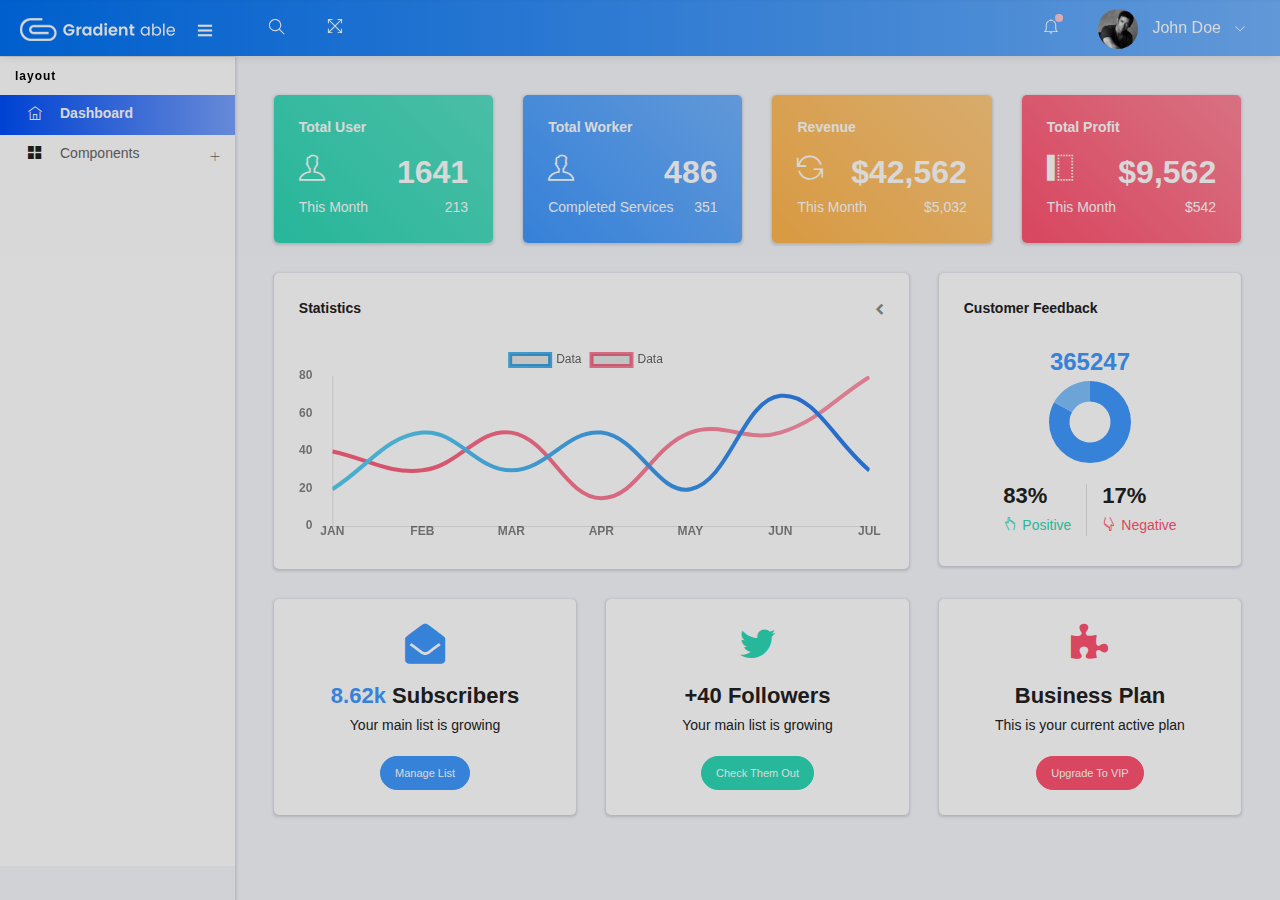
==== admin/index.html @ 2de12e14 "add admin panel" ====
<!DOCTYPE html>
<html lang="en">

<head>
    <title>Manpower BD Admin Panel </title>
    <!-- HTML5 Shim and Respond.js IE9 support of HTML5 elements and media queries -->
    <!-- WARNING: Respond.js doesn't work if you view the page via file:// -->
    <!--[if lt IE 9]>
      <script src="https://oss.maxcdn.com/libs/html5shiv/3.7.0/html5shiv.js"></script>
      <script src="https://oss.maxcdn.com/libs/respond.js/1.4.2/respond.min.js"></script>
      <![endif]-->
      <!-- Meta -->
      <meta charset="utf-8">
      <meta name="viewport" content="width=device-width, initial-scale=1.0, user-scalable=0, minimal-ui">
      <meta http-equiv="X-UA-Compatible" content="IE=edge" />
      <meta name="description" content="Gradient Able Bootstrap admin template made using Bootstrap 4. The starter version of Gradient Able is completely free for personal project." />
      <meta name="keywords" content="free dashboard template, free admin, free bootstrap template, bootstrap admin template, admin theme, admin dashboard, dashboard template, admin template, responsive" />
      <meta name="author" content="codedthemes">
      <!-- Favicon icon -->
      <link rel="icon" href="assets/images/favicon.png" type="image/png">
      <!-- Google font-->
      <link href="https://fonts.googleapis.com/css?family=Open+Sans:400,600" rel="stylesheet">
      <!-- Required Fremwork -->
      <link rel="stylesheet" type="text/css" href="assets/css/bootstrap/css/bootstrap.min.css">
      <!-- themify-icons line icon -->
      <link rel="stylesheet" type="text/css" href="assets/icon/themify-icons/themify-icons.css">
	  <link rel="stylesheet" type="text/css" href="assets/icon/font-awesome/css/font-awesome.min.css">
      <!-- ico font -->
      <link rel="stylesheet" type="text/css" href="assets/icon/icofont/css/icofont.css">
      <!-- Style.css -->
      <link rel="stylesheet" type="text/css" href="assets/css/style.css">
      <link rel="stylesheet" type="text/css" href="assets/css/jquery.mCustomScrollbar.css">
  </head>

  <body>
  <body>
	  <div class="fixed-button">
		<a href="https://codedthemes.com/item/gradient-able-admin-template" target="_blank" class="btn btn-md btn-primary">
			<i class="fa fa-shopping-cart" aria-hidden="true"></i> Upgrade To Pro
		</a>
	  </div>
       <!-- Pre-loader start -->
    <div class="theme-loader">
        <div class="loader-track">
            <div class="loader-bar"></div>
        </div>
    </div>
    <!-- Pre-loader end -->
    <div id="pcoded" class="pcoded">
        <div class="pcoded-overlay-box"></div>
        <div class="pcoded-container navbar-wrapper">

            <nav class="navbar header-navbar pcoded-header">
               <div class="navbar-wrapper">
                   <div class="navbar-logo">
                       <a class="mobile-menu" id="mobile-collapse" href="#!">
                           <i class="ti-menu"></i>
                       </a>
                       <div class="mobile-search">
                           <div class="header-search">
                               <div class="main-search morphsearch-search">
                                   <div class="input-group">
                                       <span class="input-group-addon search-close"><i class="ti-close"></i></span>
                                       <input type="text" class="form-control" placeholder="Enter Keyword">
                                       <span class="input-group-addon search-btn"><i class="ti-search"></i></span>
                                   </div>
                               </div>
                           </div>
                       </div>
                       <a href="index.html">
                           <img class="img-fluid" src="assets/images/logo.png" alt="Theme-Logo" />
                       </a>
                       <a class="mobile-options">
                           <i class="ti-more"></i>
                       </a>
                   </div>

                   <div class="navbar-container container-fluid">
                       <ul class="nav-left">
                           <li>
                               <div class="sidebar_toggle"><a href="javascript:void(0)"><i class="ti-menu"></i></a></div>
                           </li>
                           <li class="header-search">
                               <div class="main-search morphsearch-search">
                                   <div class="input-group">
                                       <span class="input-group-addon search-close"><i class="ti-close"></i></span>
                                       <input type="text" class="form-control">
                                       <span class="input-group-addon search-btn"><i class="ti-search"></i></span>
                                   </div>
                               </div>
                           </li>
                           <li>
                               <a href="#!" onclick="javascript:toggleFullScreen()">
                                   <i class="ti-fullscreen"></i>
                               </a>
                           </li>
                       </ul>
                       <ul class="nav-right">
                           <li class="header-notification">
                               <a href="#!">
                                   <i class="ti-bell"></i>
                                   <span class="badge bg-c-pink"></span>
                               </a>
                               <ul class="show-notification">
                                   <li>
                                       <h6>Notifications</h6>
                                       <label class="label label-danger">New</label>
                                   </li>
                                   <li>
                                       <div class="media">
                                           <img class="d-flex align-self-center img-radius" src="assets/images/avatar-2.jpg" alt="Generic placeholder image">
                                           <div class="media-body">
                                               <h5 class="notification-user">John Doe</h5>
                                               <p class="notification-msg">Lorem ipsum dolor sit amet, consectetuer elit.</p>
                                               <span class="notification-time">30 minutes ago</span>
                                           </div>
                                       </div>
                                   </li>
                                   <li>
                                       <div class="media">
                                           <img class="d-flex align-self-center img-radius" src="assets/images/avatar-4.jpg" alt="Generic placeholder image">
                                           <div class="media-body">
                                               <h5 class="notification-user">Joseph William</h5>
                                               <p class="notification-msg">Lorem ipsum dolor sit amet, consectetuer elit.</p>
                                               <span class="notification-time">30 minutes ago</span>
                                           </div>
                                       </div>
                                   </li>
                                   <li>
                                       <div class="media">
                                           <img class="d-flex align-self-center img-radius" src="assets/images/avatar-3.jpg" alt="Generic placeholder image">
                                           <div class="media-body">
                                               <h5 class="notification-user">Sara Soudein</h5>
                                               <p class="notification-msg">Lorem ipsum dolor sit amet, consectetuer elit.</p>
                                               <span class="notification-time">30 minutes ago</span>
                                           </div>
                                       </div>
                                   </li>
                               </ul>
                           </li>
                           
                           <li class="user-profile header-notification">
                               <a href="#!">
                                   <img src="assets/images/avatar-4.jpg" class="img-radius" alt="User-Profile-Image">
                                   <span>John Doe</span>
                                   <i class="ti-angle-down"></i>
                               </a>
                               <ul class="show-notification profile-notification">
                                   <li>
                                       <a href="#!">
                                           <i class="ti-settings"></i> Settings
                                       </a>
                                   </li>
                                   <li>
                                       <a href="user-profile.html">
                                           <i class="ti-user"></i> Profile
                                       </a>
                                   </li>
                                   
                                   <li>
                                       <a href="auth-lock-screen.html">
                                           <i class="ti-lock"></i> Lock Screen
                                       </a>
                                   </li>
                                   <li>
                                       <a href="auth-normal-sign-in.html">
                                       <i class="ti-layout-sidebar-left"></i> Logout
                                   </a>
                                   </li>
                               </ul>
                           </li>
                       </ul>
                   </div>
               </div>
           </nav>
            <div class="pcoded-main-container">
                <div class="pcoded-wrapper">
                    <nav class="pcoded-navbar">
                        <div class="sidebar_toggle"><a href="#"><i class="icon-close icons"></i></a></div>
                        <div class="pcoded-inner-navbar main-menu">
                            
                            <div class="pcoded-navigatio-lavel" data-i18n="nav.category.navigation">Layout</div>
                            <ul class="pcoded-item pcoded-left-item">
                                <li class="active">
                                    <a href="index.html">
                                        <span class="pcoded-micon"><i class="ti-home"></i><b>D</b></span>
                                        <span class="pcoded-mtext" data-i18n="nav.dash.main">Dashboard</span>
                                        <span class="pcoded-mcaret"></span>
                                    </a>
                                </li>
                                <li class="pcoded-hasmenu">
                                    <a href="javascript:void(0)">
                                        <span class="pcoded-micon"><i class="ti-layout-grid2-alt"></i></span>
                                        <span class="pcoded-mtext"  data-i18n="nav.basic-components.main">Components</span>
                                        <span class="pcoded-mcaret"></span>
                                    </a>
                                    <ul class="pcoded-submenu">
                                        <li class=" ">
                                            <a href="User details.html">
                                                <span class="pcoded-micon"><i class="ti-angle-right"></i></span>
                                                <span class="pcoded-mtext" data-i18n="nav.basic-components.alert">User details</span>
                                                <span class="pcoded-mcaret"></span>
                                            </a>
                                        </li>
                                        <li class=" ">
                                            <a href="Worker details.html">
                                                <span class="pcoded-micon"><i class="ti-angle-right"></i></span>
                                                <span class="pcoded-mtext" data-i18n="nav.basic-components.alert">Worker details</span>
                                                <span class="pcoded-mcaret"></span>
                                            </a>
                                        </li>   

                                    </ul>
                                </li>
                            </ul>
                           

                        
                           

                            
                        </div>
                    </nav>
                    <div class="pcoded-content">
                        <div class="pcoded-inner-content">
                            <div class="main-body">
                                <div class="page-wrapper">

                                    <div class="page-body">
                                      <div class="row">

                                            <!-- order-card start -->
                                            <div class="col-md-6 col-xl-3">
                                                <div class="card bg-c-green order-card">
                                                    <div class="card-block">
                                                        <h6 class="m-b-20">Total User</h6>
                                                        <h2 class="text-right"><i class="ti-user f-left"></i><span>1641</span></h2>
                                                        <p class="m-b-0">This Month<span class="f-right">213</span></p>
                                                    </div>
                                                </div>
                                            </div>

                                            <div class="col-md-6 col-xl-3">
                                                <div class="card bg-c-blue order-card">
                                                    <div class="card-block">
                                                        <h6 class="m-b-20">Total Worker</h6>
                                                        <h2 class="text-right"><i class="ti-user f-left"></i><span>486</span></h2>
                                                        <p class="m-b-0">Completed Services<span class="f-right">351</span></p>
                                                    </div>
                                                </div>
                                            </div>
                                            
                                            <div class="col-md-6 col-xl-3">
                                                <div class="card bg-c-yellow order-card">
                                                    <div class="card-block">
                                                        <h6 class="m-b-20">Revenue</h6>
                                                        <h2 class="text-right"><i class="ti-reload f-left"></i><span>$42,562</span></h2>
                                                        <p class="m-b-0">This Month<span class="f-right">$5,032</span></p>
                                                    </div>
                                                </div>
                                            </div>
                                            <div class="col-md-6 col-xl-3">
                                                <div class="card bg-c-pink order-card">
                                                    <div class="card-block">
                                                        <h6 class="m-b-20">Total Profit</h6>
                                                        <h2 class="text-right"><i class="ti-layout-sidebar-left f-left"></i><span>$9,562</span></h2>
                                                        <p class="m-b-0">This Month<span class="f-right">$542</span></p>
                                                    </div>
                                                </div>
                                            </div>
                                            <!-- order-card end -->

                                            <!-- statustic and process start -->
                                            <div class="col-lg-8 col-md-12">
                                                <div class="card">
                                                    <div class="card-header">
                                                        <h5>Statistics</h5>
                                                        <div class="card-header-right">
                                                            <ul class="list-unstyled card-option">
                                                                <li><i class="fa fa-chevron-left"></i></li>
                                                                <li><i class="fa fa-window-maximize full-card"></i></li>
                                                                <li><i class="fa fa-minus minimize-card"></i></li>
                                                                <li><i class="fa fa-refresh reload-card"></i></li>
                                                                <li><i class="fa fa-times close-card"></i></li>
                                                            </ul>
                                                        </div>
                                                    </div>
                                                    <div class="card-block">
                                                        <canvas id="Statistics-chart" height="200"></canvas>
                                                    </div>
                                                </div>
                                            </div>
                                            <div class="col-lg-4 col-md-12">
                                                <div class="card">
                                                    <div class="card-header">
                                                        <h5>Customer Feedback</h5>
                                                    </div>
                                                    <div class="card-block">
                                                        <span class="d-block text-c-blue f-24 f-w-600 text-center">365247</span>
                                                        <canvas id="feedback-chart" height="100"></canvas>
                                                        <div class="row justify-content-center m-t-15">
                                                            <div class="col-auto b-r-default m-t-5 m-b-5">
                                                                <h4>83%</h4>
                                                                <p class="text-success m-b-0"><i class="ti-hand-point-up m-r-5"></i>Positive</p>
                                                            </div>
                                                            <div class="col-auto m-t-5 m-b-5">
                                                                <h4>17%</h4>
                                                                <p class="text-danger m-b-0"><i class="ti-hand-point-down m-r-5"></i>Negative</p>
                                                            </div>
                                                        </div>
                                                    </div>
                                                </div>
                                            </div>
                                            <!-- statustic and process end -->
											<!-- tabs card start -->
                                            
                                            <!-- tabs card end -->

                                            <!-- social statustic start -->
                                            <div class="col-md-12 col-lg-4">
                                                <div class="card">
                                                    <div class="card-block text-center">
                                                        <i class="fa fa-envelope-open text-c-blue d-block f-40"></i>
                                                        <h4 class="m-t-20"><span class="text-c-blue">8.62k</span> Subscribers</h4>
                                                        <p class="m-b-20">Your main list is growing</p>
                                                        <button class="btn btn-primary btn-sm btn-round">Manage List</button>
                                                    </div>
                                                </div>
                                            </div>
                                            <div class="col-md-6 col-lg-4">
                                                <div class="card">
                                                    <div class="card-block text-center">
                                                        <i class="fa fa-twitter text-c-green d-block f-40"></i>
                                                        <h4 class="m-t-20"><span class="text-c-blgreenue">+40</span> Followers</h4>
                                                        <p class="m-b-20">Your main list is growing</p>
                                                        <button class="btn btn-success btn-sm btn-round">Check them out</button>
                                                    </div>
                                                </div>
                                            </div>
                                            <div class="col-md-6 col-lg-4">
                                                <div class="card">
                                                    <div class="card-block text-center">
                                                        <i class="fa fa-puzzle-piece text-c-pink d-block f-40"></i>
                                                        <h4 class="m-t-20">Business Plan</h4>
                                                        <p class="m-b-20">This is your current active plan</p>
                                                        <button class="btn btn-danger btn-sm btn-round">Upgrade to VIP</button>
                                                    </div>
                                                </div>
                                            </div>
                                            <!-- social statustic end -->

                                            

                                        </div>
                                    </div>

                                    <div id="styleSelector">

                                    </div>
                                </div>
                            </div>
                        </div>
                    </div>
                </div>
            </div>
        </div>

        <!-- Warning Section Starts -->
        <!-- Older IE warning message -->
    <!--[if lt IE 9]>
<div class="ie-warning">
    <h1>Warning!!</h1>
    <p>You are using an outdated version of Internet Explorer, please upgrade <br/>to any of the following web browsers to access this website.</p>
    <div class="iew-container">
        <ul class="iew-download">
            <li>
                <a href="http://www.google.com/chrome/">
                    <img src="assets/images/browser/chrome.png" alt="Chrome">
                    <div>Chrome</div>
                </a>
            </li>
            <li>
                <a href="https://www.mozilla.org/en-US/firefox/new/">
                    <img src="assets/images/browser/firefox.png" alt="Firefox">
                    <div>Firefox</div>
                </a>
            </li>
            <li>
                <a href="http://www.opera.com">
                    <img src="assets/images/browser/opera.png" alt="Opera">
                    <div>Opera</div>
                </a>
            </li>
            <li>
                <a href="https://www.apple.com/safari/">
                    <img src="assets/images/browser/safari.png" alt="Safari">
                    <div>Safari</div>
                </a>
            </li>
            <li>
                <a href="http://windows.microsoft.com/en-us/internet-explorer/download-ie">
                    <img src="assets/images/browser/ie.png" alt="">
                    <div>IE (9 & above)</div>
                </a>
            </li>
        </ul>
    </div>
    <p>Sorry for the inconvenience!</p>
</div>
<![endif]-->
<!-- Warning Section Ends -->
<!-- Required Jquery -->
<script type="text/javascript" src="assets/js/jquery/jquery.min.js"></script>
<script type="text/javascript" src="assets/js/jquery-ui/jquery-ui.min.js"></script>
<script type="text/javascript" src="assets/js/popper.js/popper.min.js"></script>
<script type="text/javascript" src="assets/js/bootstrap/js/bootstrap.min.js"></script>
<!-- jquery slimscroll js -->
<script type="text/javascript" src="assets/js/jquery-slimscroll/jquery.slimscroll.js"></script>
<!-- modernizr js -->
<script type="text/javascript" src="assets/js/modernizr/modernizr.js"></script>
<!-- am chart -->
<script src="assets/pages/widget/amchart/amcharts.min.js"></script>
<script src="assets/pages/widget/amchart/serial.min.js"></script>
<!-- Chart js -->
<script type="text/javascript" src="assets/js/chart.js/Chart.js"></script>
<!-- Todo js -->
<script type="text/javascript " src="assets/pages/todo/todo.js "></script>
<!-- Custom js -->
<script type="text/javascript" src="assets/pages/dashboard/custom-dashboard.min.js"></script>
<script type="text/javascript" src="assets/js/script.js"></script>
<script type="text/javascript " src="assets/js/SmoothScroll.js"></script>
<script src="assets/js/pcoded.min.js"></script>
<script src="assets/js/vartical-demo.js"></script>
<script src="assets/js/jquery.mCustomScrollbar.concat.min.js"></script>
</body>

</html>
---- admin/assets/icon/themify-icons/themify-icons.css ----
@font-face {
	font-family: 'themify';
	src:url('fonts/themify.eot?-fvbane');
	src:url('fonts/themify.eot?#iefix-fvbane') format('embedded-opentype'),
		url('fonts/themify.woff?-fvbane') format('woff'),
		url('fonts/themify.ttf?-fvbane') format('truetype'),
		url('fonts/themify.svg?-fvbane#themify') format('svg');
	font-weight: normal;
	font-style: normal;
}

[class^="ti-"], [class*=" ti-"] {
	font-family: 'themify';
	speak: none;
	font-style: normal;
	font-weight: normal;
	font-variant: normal;
	text-transform: none;
	line-height: 1;

	/* Better Font Rendering =========== */
	-webkit-font-smoothing: antialiased;
	-moz-osx-font-smoothing: grayscale;
}

.ti-wand:before {
	content: "\e600";
}
.ti-volume:before {
	content: "\e601";
}
.ti-user:before {
	content: "\e602";
}
.ti-unlock:before {
	content: "\e603";
}
.ti-unlink:before {
	content: "\e604";
}
.ti-trash:before {
	content: "\e605";
}
.ti-thought:before {
	content: "\e606";
}
.ti-target:before {
	content: "\e607";
}
.ti-tag:before {
	content: "\e608";
}
.ti-tablet:before {
	content: "\e609";
}
.ti-star:before {
	content: "\e60a";
}
.ti-spray:before {
	content: "\e60b";
}
.ti-signal:before {
	content: "\e60c";
}
.ti-shopping-cart:before {
	content: "\e60d";
}
.ti-shopping-cart-full:before {
	content: "\e60e";
}
.ti-settings:before {
	content: "\e60f";
}
.ti-search:before {
	content: "\e610";
}
.ti-zoom-in:before {
	content: "\e611";
}
.ti-zoom-out:before {
	content: "\e612";
}
.ti-cut:before {
	content: "\e613";
}
.ti-ruler:before {
	content: "\e614";
}
.ti-ruler-pencil:before {
	content: "\e615";
}
.ti-ruler-alt:before {
	content: "\e616";
}
.ti-bookmark:before {
	content: "\e617";
}
.ti-bookmark-alt:before {
	content: "\e618";
}
.ti-reload:before {
	content: "\e619";
}
.ti-plus:before {
	content: "\e61a";
}
.ti-pin:before {
	content: "\e61b";
}
.ti-pencil:before {
	content: "\e61c";
}
.ti-pencil-alt:before {
	content: "\e61d";
}
.ti-paint-roller:before {
	content: "\e61e";
}
.ti-paint-bucket:before {
	content: "\e61f";
}
.ti-na:before {
	content: "\e620";
}
.ti-mobile:before {
	content: "\e621";
}
.ti-minus:before {
	content: "\e622";
}
.ti-medall:before {
	content: "\e623";
}
.ti-medall-alt:before {
	content: "\e624";
}
.ti-marker:before {
	content: "\e625";
}
.ti-marker-alt:before {
	content: "\e626";
}
.ti-arrow-up:before {
	content: "\e627";
}
.ti-arrow-right:before {
	content: "\e628";
}
.ti-arrow-left:before {
	content: "\e629";
}
.ti-arrow-down:before {
	content: "\e62a";
}
.ti-lock:before {
	content: "\e62b";
}
.ti-location-arrow:before {
	content: "\e62c";
}
.ti-link:before {
	content: "\e62d";
}
.ti-layout:before {
	content: "\e62e";
}
.ti-layers:before {
	content: "\e62f";
}
.ti-layers-alt:before {
	content: "\e630";
}
.ti-key:before {
	content: "\e631";
}
.ti-import:before {
	content: "\e632";
}
.ti-image:before {
	content: "\e633";
}
.ti-heart:before {
	content: "\e634";
}
.ti-heart-broken:before {
	content: "\e635";
}
.ti-hand-stop:before {
	content: "\e636";
}
.ti-hand-open:before {
	content: "\e637";
}
.ti-hand-drag:before {
	content: "\e638";
}
.ti-folder:before {
	content: "\e639";
}
.ti-flag:before {
	content: "\e63a";
}
.ti-flag-alt:before {
	content: "\e63b";
}
.ti-flag-alt-2:before {
	content: "\e63c";
}
.ti-eye:before {
	content: "\e63d";
}
.ti-export:before {
	content: "\e63e";
}
.ti-exchange-vertical:before {
	content: "\e63f";
}
.ti-desktop:before {
	content: "\e640";
}
.ti-cup:before {
	content: "\e641";
}
.ti-crown:before {
	content: "\e642";
}
.ti-comments:before {
	content: "\e643";
}
.ti-comment:before {
	content: "\e644";
}
.ti-comment-alt:before {
	content: "\e645";
}
.ti-close:before {
	content: "\e646";
}
.ti-clip:before {
	content: "\e647";
}
.ti-angle-up:before {
	content: "\e648";
}
.ti-angle-right:before {
	content: "\e649";
}
.ti-angle-left:before {
	content: "\e64a";
}
.ti-angle-down:before {
	content: "\e64b";
}
.ti-check:before {
	content: "\e64c";
}
.ti-check-box:before {
	content: "\e64d";
}
.ti-camera:before {
	content: "\e64e";
}
.ti-announcement:before {
	content: "\e64f";
}
.ti-brush:before {
	content: "\e650";
}
.ti-briefcase:before {
	content: "\e651";
}
.ti-bolt:before {
	content: "\e652";
}
.ti-bolt-alt:before {
	content: "\e653";
}
.ti-blackboard:before {
	content: "\e654";
}
.ti-bag:before {
	content: "\e655";
}
.ti-move:before {
	content: "\e656";
}
.ti-arrows-vertical:before {
	content: "\e657";
}
.ti-arrows-horizontal:before {
	content: "\e658";
}
.ti-fullscreen:before {
	content: "\e659";
}
.ti-arrow-top-right:before {
	content: "\e65a";
}
.ti-arrow-top-left:before {
	content: "\e65b";
}
.ti-arrow-circle-up:before {
	content: "\e65c";
}
.ti-arrow-circle-right:before {
	content: "\e65d";
}
.ti-arrow-circle-left:before {
	content: "\e65e";
}
.ti-arrow-circle-down:before {
	content: "\e65f";
}
.ti-angle-double-up:before {
	content: "\e660";
}
.ti-angle-double-right:before {
	content: "\e661";
}
.ti-angle-double-left:before {
	content: "\e662";
}
.ti-angle-double-down:before {
	content: "\e663";
}
.ti-zip:before {
	content: "\e664";
}
.ti-world:before {
	content: "\e665";
}
.ti-wheelchair:before {
	content: "\e666";
}
.ti-view-list:before {
	content: "\e667";
}
.ti-view-list-alt:before {
	content: "\e668";
}
.ti-view-grid:before {
	content: "\e669";
}
.ti-uppercase:before {
	content: "\e66a";
}
.ti-upload:before {
	content: "\e66b";
}
.ti-underline:before {
	content: "\e66c";
}
.ti-truck:before {
	content: "\e66d";
}
.ti-timer:before {
	content: "\e66e";
}
.ti-ticket:before {
	content: "\e66f";
}
.ti-thumb-up:before {
	content: "\e670";
}
.ti-thumb-down:before {
	content: "\e671";
}
.ti-text:before {
	content: "\e672";
}
.ti-stats-up:before {
	content: "\e673";
}
.ti-stats-down:before {
	content: "\e674";
}
.ti-split-v:before {
	content: "\e675";
}
.ti-split-h:before {
	content: "\e676";
}
.ti-smallcap:before {
	content: "\e677";
}
.ti-shine:before {
	content: "\e678";
}
.ti-shift-right:before {
	content: "\e679";
}
.ti-shift-left:before {
	content: "\e67a";
}
.ti-shield:before {
	content: "\e67b";
}
.ti-notepad:before {
	content: "\e67c";
}
.ti-server:before {
	content: "\e67d";
}
.ti-quote-right:before {
	content: "\e67e";
}
.ti-quote-left:before {
	content: "\e67f";
}
.ti-pulse:before {
	content: "\e680";
}
.ti-printer:before {
	content: "\e681";
}
.ti-power-off:before {
	content: "\e682";
}
.ti-plug:before {
	content: "\e683";
}
.ti-pie-chart:before {
	content: "\e684";
}
.ti-paragraph:before {
	content: "\e685";
}
.ti-panel:before {
	content: "\e686";
}
.ti-package:before {
	content: "\e687";
}
.ti-music:before {
	content: "\e688";
}
.ti-music-alt:before {
	content: "\e689";
}
.ti-mouse:before {
	content: "\e68a";
}
.ti-mouse-alt:before {
	content: "\e68b";
}
.ti-money:before {
	content: "\e68c";
}
.ti-microphone:before {
	content: "\e68d";
}
.ti-menu:before {
	content: "\e68e";
}
.ti-menu-alt:before {
	content: "\e68f";
}
.ti-map:before {
	content: "\e690";
}
.ti-map-alt:before {
	content: "\e691";
}
.ti-loop:before {
	content: "\e692";
}
.ti-location-pin:before {
	content: "\e693";
}
.ti-list:before {
	content: "\e694";
}
.ti-light-bulb:before {
	content: "\e695";
}
.ti-Italic:before {
	content: "\e696";
}
.ti-info:before {
	content: "\e697";
}
.ti-infinite:before {
	content: "\e698";
}
.ti-id-badge:before {
	content: "\e699";
}
.ti-hummer:before {
	content: "\e69a";
}
.ti-home:before {
	content: "\e69b";
}
.ti-help:before {
	content: "\e69c";
}
.ti-headphone:before {
	content: "\e69d";
}
.ti-harddrives:before {
	content: "\e69e";
}
.ti-harddrive:before {
	content: "\e69f";
}
.ti-gift:before {
	content: "\e6a0";
}
.ti-game:before {
	content: "\e6a1";
}
.ti-filter:before {
	content: "\e6a2";
}
.ti-files:before {
	content: "\e6a3";
}
.ti-file:before {
	content: "\e6a4";
}
.ti-eraser:before {
	content: "\e6a5";
}
.ti-envelope:before {
	content: "\e6a6";
}
.ti-download:before {
	content: "\e6a7";
}
.ti-direction:before {
	content: "\e6a8";
}
.ti-direction-alt:before {
	content: "\e6a9";
}
.ti-dashboard:before {
	content: "\e6aa";
}
.ti-control-stop:before {
	content: "\e6ab";
}
.ti-control-shuffle:before {
	content: "\e6ac";
}
.ti-control-play:before {
	content: "\e6ad";
}
.ti-control-pause:before {
	content: "\e6ae";
}
.ti-control-forward:before {
	content: "\e6af";
}
.ti-control-backward:before {
	content: "\e6b0";
}
.ti-cloud:before {
	content: "\e6b1";
}
.ti-cloud-up:before {
	content: "\e6b2";
}
.ti-cloud-down:before {
	content: "\e6b3";
}
.ti-clipboard:before {
	content: "\e6b4";
}
.ti-car:before {
	content: "\e6b5";
}
.ti-calendar:before {
	content: "\e6b6";
}
.ti-book:before {
	content: "\e6b7";
}
.ti-bell:before {
	content: "\e6b8";
}
.ti-basketball:before {
	content: "\e6b9";
}
.ti-bar-chart:before {
	content: "\e6ba";
}
.ti-bar-chart-alt:before {
	content: "\e6bb";
}
.ti-back-right:before {
	content: "\e6bc";
}
.ti-back-left:before {
	content: "\e6bd";
}
.ti-arrows-corner:before {
	content: "\e6be";
}
.ti-archive:before {
	content: "\e6bf";
}
.ti-anchor:before {
	content: "\e6c0";
}
.ti-align-right:before {
	content: "\e6c1";
}
.ti-align-left:before {
	content: "\e6c2";
}
.ti-align-justify:before {
	content: "\e6c3";
}
.ti-align-center:before {
	content: "\e6c4";
}
.ti-alert:before {
	content: "\e6c5";
}
.ti-alarm-clock:before {
	content: "\e6c6";
}
.ti-agenda:before {
	content: "\e6c7";
}
.ti-write:before {
	content: "\e6c8";
}
.ti-window:before {
	content: "\e6c9";
}
.ti-widgetized:before {
	content: "\e6ca";
}
.ti-widget:before {
	content: "\e6cb";
}
.ti-widget-alt:before {
	content: "\e6cc";
}
.ti-wallet:before {
	content: "\e6cd";
}
.ti-video-clapper:before {
	content: "\e6ce";
}
.ti-video-camera:before {
	content: "\e6cf";
}
.ti-vector:before {
	content: "\e6d0";
}
.ti-themify-logo:before {
	content: "\e6d1";
}
.ti-themify-favicon:before {
	content: "\e6d2";
}
.ti-themify-favicon-alt:before {
	content: "\e6d3";
}
.ti-support:before {
	content: "\e6d4";
}
.ti-stamp:before {
	content: "\e6d5";
}
.ti-split-v-alt:before {
	content: "\e6d6";
}
.ti-slice:before {
	content: "\e6d7";
}
.ti-shortcode:before {
	content: "\e6d8";
}
.ti-shift-right-alt:before {
	content: "\e6d9";
}
.ti-shift-left-alt:before {
	content: "\e6da";
}
.ti-ruler-alt-2:before {
	content: "\e6db";
}
.ti-receipt:before {
	content: "\e6dc";
}
.ti-pin2:before {
	content: "\e6dd";
}
.ti-pin-alt:before {
	content: "\e6de";
}
.ti-pencil-alt2:before {
	content: "\e6df";
}
.ti-palette:before {
	content: "\e6e0";
}
.ti-more:before {
	content: "\e6e1";
}
.ti-more-alt:before {
	content: "\e6e2";
}
.ti-microphone-alt:before {
	content: "\e6e3";
}
.ti-magnet:before {
	content: "\e6e4";
}
.ti-line-double:before {
	content: "\e6e5";
}
.ti-line-dotted:before {
	content: "\e6e6";
}
.ti-line-dashed:before {
	content: "\e6e7";
}
.ti-layout-width-full:before {
	content: "\e6e8";
}
.ti-layout-width-default:before {
	content: "\e6e9";
}
.ti-layout-width-default-alt:before {
	content: "\e6ea";
}
.ti-layout-tab:before {
	content: "\e6eb";
}
.ti-layout-tab-window:before {
	content: "\e6ec";
}
.ti-layout-tab-v:before {
	content: "\e6ed";
}
.ti-layout-tab-min:before {
	content: "\e6ee";
}
.ti-layout-slider:before {
	content: "\e6ef";
}
.ti-layout-slider-alt:before {
	content: "\e6f0";
}
.ti-layout-sidebar-right:before {
	content: "\e6f1";
}
.ti-layout-sidebar-none:before {
	content: "\e6f2";
}
.ti-layout-sidebar-left:before {
	content: "\e6f3";
}
.ti-layout-placeholder:before {
	content: "\e6f4";
}
.ti-layout-menu:before {
	content: "\e6f5";
}
.ti-layout-menu-v:before {
	content: "\e6f6";
}
.ti-layout-menu-separated:before {
	content: "\e6f7";
}
.ti-layout-menu-full:before {
	content: "\e6f8";
}
.ti-layout-media-right-alt:before {
	content: "\e6f9";
}
.ti-layout-media-right:before {
	content: "\e6fa";
}
.ti-layout-media-overlay:before {
	content: "\e6fb";
}
.ti-layout-media-overlay-alt:before {
	content: "\e6fc";
}
.ti-layout-media-overlay-alt-2:before {
	content: "\e6fd";
}
.ti-layout-media-left-alt:before {
	content: "\e6fe";
}
.ti-layout-media-left:before {
	content: "\e6ff";
}
.ti-layout-media-center-alt:before {
	content: "\e700";
}
.ti-layout-media-center:before {
	content: "\e701";
}
.ti-layout-list-thumb:before {
	content: "\e702";
}
.ti-layout-list-thumb-alt:before {
	content: "\e703";
}
.ti-layout-list-post:before {
	content: "\e704";
}
.ti-layout-list-large-image:before {
	content: "\e705";
}
.ti-layout-line-solid:before {
	content: "\e706";
}
.ti-layout-grid4:before {
	content: "\e707";
}
.ti-layout-grid3:before {
	content: "\e708";
}
.ti-layout-grid2:before {
	content: "\e709";
}
.ti-layout-grid2-thumb:before {
	content: "\e70a";
}
.ti-layout-cta-right:before {
	content: "\e70b";
}
.ti-layout-cta-left:before {
	content: "\e70c";
}
.ti-layout-cta-center:before {
	content: "\e70d";
}
.ti-layout-cta-btn-right:before {
	content: "\e70e";
}
.ti-layout-cta-btn-left:before {
	content: "\e70f";
}
.ti-layout-column4:before {
	content: "\e710";
}
.ti-layout-column3:before {
	content: "\e711";
}
.ti-layout-column2:before {
	content: "\e712";
}
.ti-layout-accordion-separated:before {
	content: "\e713";
}
.ti-layout-accordion-merged:before {
	content: "\e714";
}
.ti-layout-accordion-list:before {
	content: "\e715";
}
.ti-ink-pen:before {
	content: "\e716";
}
.ti-info-alt:before {
	content: "\e717";
}
.ti-help-alt:before {
	content: "\e718";
}
.ti-headphone-alt:before {
	content: "\e719";
}
.ti-hand-point-up:before {
	content: "\e71a";
}
.ti-hand-point-right:before {
	content: "\e71b";
}
.ti-hand-point-left:before {
	content: "\e71c";
}
.ti-hand-point-down:before {
	content: "\e71d";
}
.ti-gallery:before {
	content: "\e71e";
}
.ti-face-smile:before {
	content: "\e71f";
}
.ti-face-sad:before {
	content: "\e720";
}
.ti-credit-card:before {
	content: "\e721";
}
.ti-control-skip-forward:before {
	content: "\e722";
}
.ti-control-skip-backward:before {
	content: "\e723";
}
.ti-control-record:before {
	content: "\e724";
}
.ti-control-eject:before {
	content: "\e725";
}
.ti-comments-smiley:before {
	content: "\e726";
}
.ti-brush-alt:before {
	content: "\e727";
}
.ti-youtube:before {
	content: "\e728";
}
.ti-vimeo:before {
	content: "\e729";
}
.ti-twitter:before {
	content: "\e72a";
}
.ti-time:before {
	content: "\e72b";
}
.ti-tumblr:before {
	content: "\e72c";
}
.ti-skype:before {
	content: "\e72d";
}
.ti-share:before {
	content: "\e72e";
}
.ti-share-alt:before {
	content: "\e72f";
}
.ti-rocket:before {
	content: "\e730";
}
.ti-pinterest:before {
	content: "\e731";
}
.ti-new-window:before {
	content: "\e732";
}
.ti-microsoft:before {
	content: "\e733";
}
.ti-list-ol:before {
	content: "\e734";
}
.ti-linkedin:before {
	content: "\e735";
}
.ti-layout-sidebar-2:before {
	content: "\e736";
}
.ti-layout-grid4-alt:before {
	content: "\e737";
}
.ti-layout-grid3-alt:before {
	content: "\e738";
}
.ti-layout-grid2-alt:before {
	content: "\e739";
}
.ti-layout-column4-alt:before {
	content: "\e73a";
}
.ti-layout-column3-alt:before {
	content: "\e73b";
}
.ti-layout-column2-alt:before {
	content: "\e73c";
}
.ti-instagram:before {
	content: "\e73d";
}
.ti-google:before {
	content: "\e73e";
}
.ti-github:before {
	content: "\e73f";
}
.ti-flickr:before {
	content: "\e740";
}
.ti-facebook:before {
	content: "\e741";
}
.ti-dropbox:before {
	content: "\e742";
}
.ti-dribbble:before {
	content: "\e743";
}
.ti-apple:before {
	content: "\e744";
}
.ti-android:before {
	content: "\e745";
}
.ti-save:before {
	content: "\e746";
}
.ti-save-alt:before {
	content: "\e747";
}
.ti-yahoo:before {
	content: "\e748";
}
.ti-wordpress:before {
	content: "\e749";
}
.ti-vimeo-alt:before {
	content: "\e74a";
}
.ti-twitter-alt:before {
	content: "\e74b";
}
.ti-tumblr-alt:before {
	content: "\e74c";
}
.ti-trello:before {
	content: "\e74d";
}
.ti-stack-overflow:before {
	content: "\e74e";
}
.ti-soundcloud:before {
	content: "\e74f";
}
.ti-sharethis:before {
	content: "\e750";
}
.ti-sharethis-alt:before {
	content: "\e751";
}
.ti-reddit:before {
	content: "\e752";
}
.ti-pinterest-alt:before {
	content: "\e753";
}
.ti-microsoft-alt:before {
	content: "\e754";
}
.ti-linux:before {
	content: "\e755";
}
.ti-jsfiddle:before {
	content: "\e756";
}
.ti-joomla:before {
	content: "\e757";
}
.ti-html5:before {
	content: "\e758";
}
.ti-flickr-alt:before {
	content: "\e759";
}
.ti-email:before {
	content: "\e75a";
}
.ti-drupal:before {
	content: "\e75b";
}
.ti-dropbox-alt:before {
	content: "\e75c";
}
.ti-css3:before {
	content: "\e75d";
}
.ti-rss:before {
	content: "\e75e";
}
.ti-rss-alt:before {
	content: "\e75f";
}
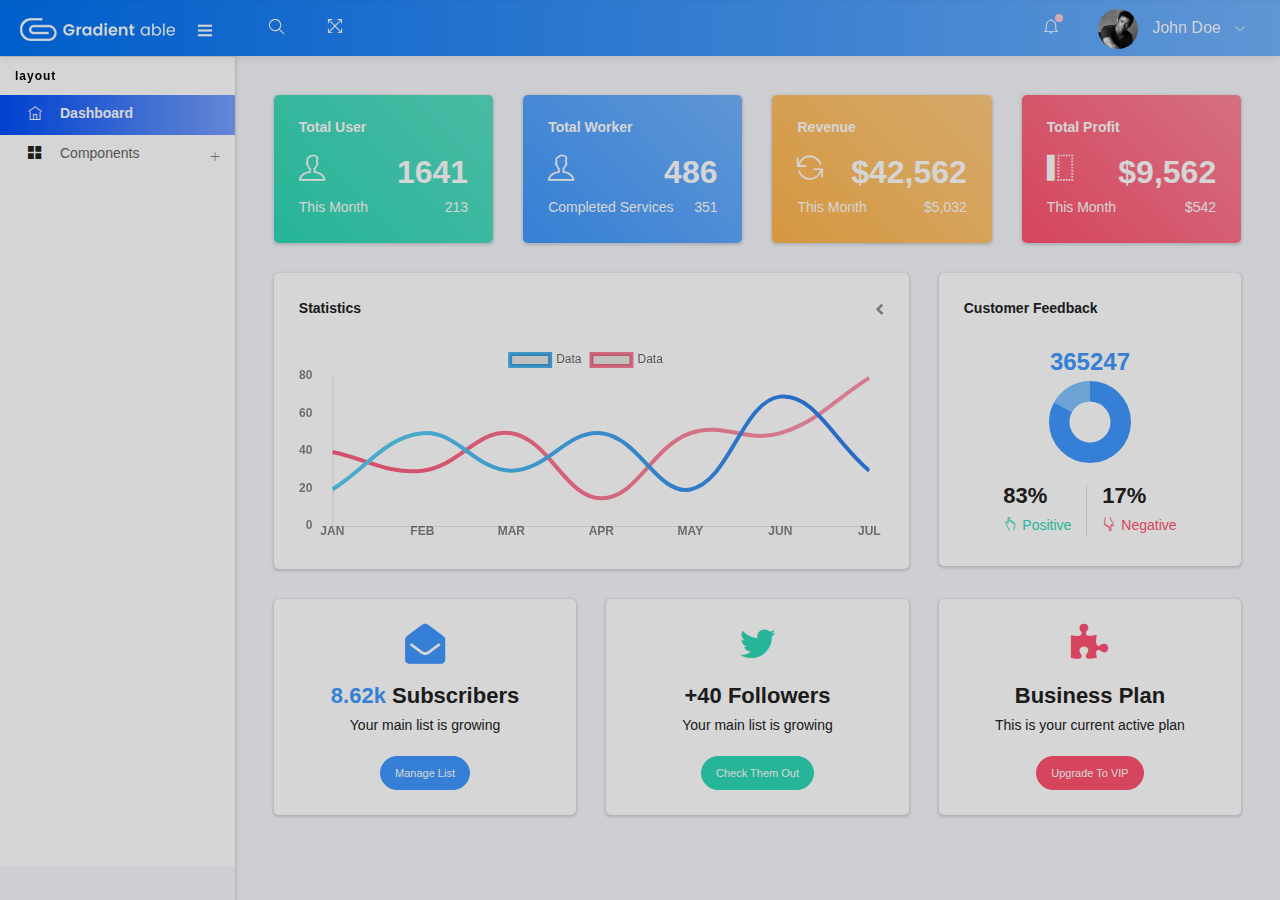
==== commit ac28828e: "add userDetails page and workerDetails page" ====
--- a/admin/index.html
+++ b/admin/index.html
@@ -196,14 +196,14 @@
                                     </a>
                                     <ul class="pcoded-submenu">
                                         <li class=" ">
-                                            <a href="User details.html">
+                                            <a href="user-details.html">
                                                 <span class="pcoded-micon"><i class="ti-angle-right"></i></span>
                                                 <span class="pcoded-mtext" data-i18n="nav.basic-components.alert">User details</span>
                                                 <span class="pcoded-mcaret"></span>
                                             </a>
                                         </li>
                                         <li class=" ">
-                                            <a href="Worker details.html">
+                                            <a href="worker-details.html">
                                                 <span class="pcoded-micon"><i class="ti-angle-right"></i></span>
                                                 <span class="pcoded-mtext" data-i18n="nav.basic-components.alert">Worker details</span>
                                                 <span class="pcoded-mcaret"></span>
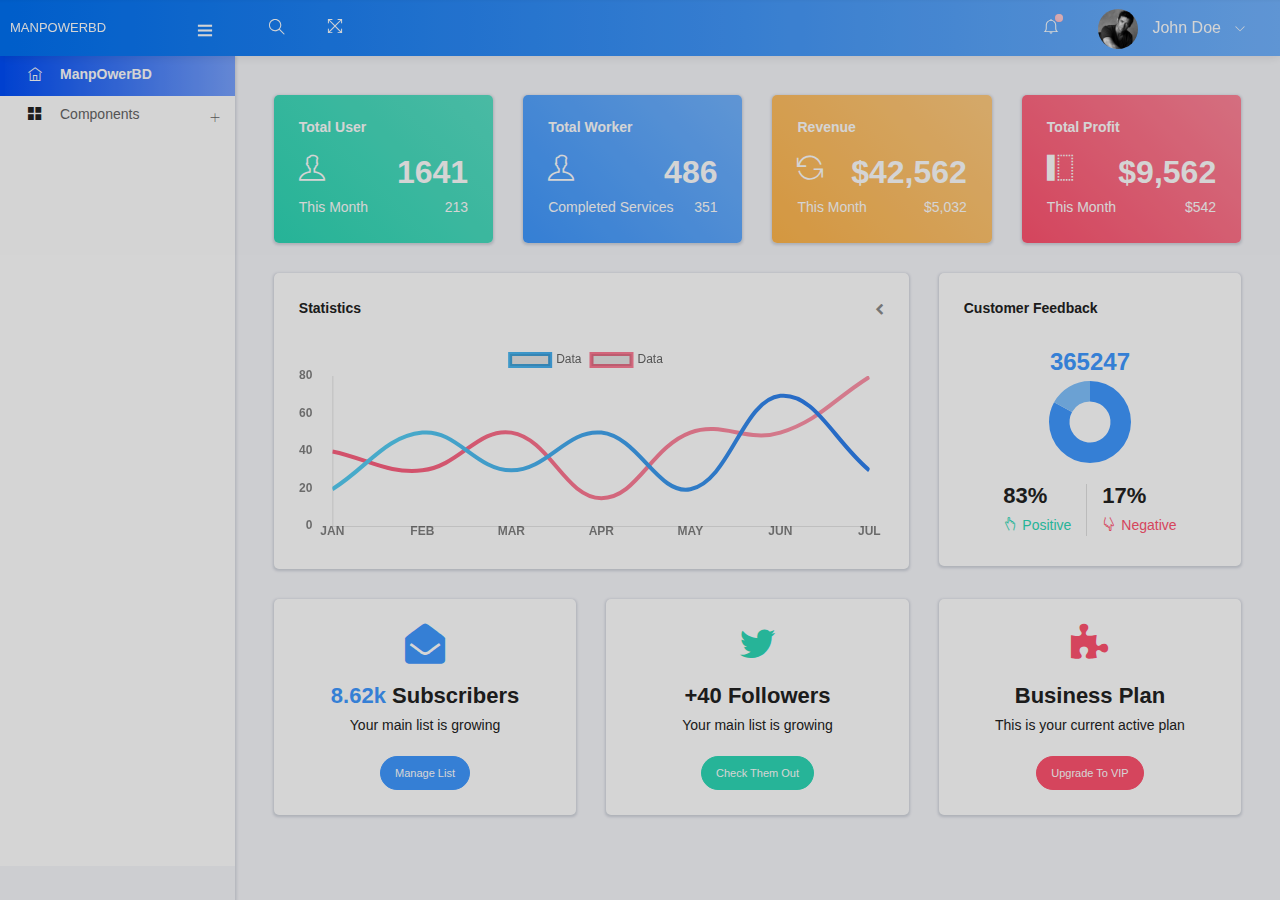
==== commit fa5a43d1: "add some modification" ====
--- a/admin/index.html
+++ b/admin/index.html
@@ -9,353 +9,393 @@
       <script src="https://oss.maxcdn.com/libs/html5shiv/3.7.0/html5shiv.js"></script>
       <script src="https://oss.maxcdn.com/libs/respond.js/1.4.2/respond.min.js"></script>
       <![endif]-->
-      <!-- Meta -->
-      <meta charset="utf-8">
-      <meta name="viewport" content="width=device-width, initial-scale=1.0, user-scalable=0, minimal-ui">
-      <meta http-equiv="X-UA-Compatible" content="IE=edge" />
-      <meta name="description" content="Gradient Able Bootstrap admin template made using Bootstrap 4. The starter version of Gradient Able is completely free for personal project." />
-      <meta name="keywords" content="free dashboard template, free admin, free bootstrap template, bootstrap admin template, admin theme, admin dashboard, dashboard template, admin template, responsive" />
-      <meta name="author" content="codedthemes">
-      <!-- Favicon icon -->
-      <link rel="icon" href="assets/images/favicon.png" type="image/png">
-      <!-- Google font-->
-      <link href="https://fonts.googleapis.com/css?family=Open+Sans:400,600" rel="stylesheet">
-      <!-- Required Fremwork -->
-      <link rel="stylesheet" type="text/css" href="assets/css/bootstrap/css/bootstrap.min.css">
-      <!-- themify-icons line icon -->
-      <link rel="stylesheet" type="text/css" href="assets/icon/themify-icons/themify-icons.css">
-	  <link rel="stylesheet" type="text/css" href="assets/icon/font-awesome/css/font-awesome.min.css">
-      <!-- ico font -->
-      <link rel="stylesheet" type="text/css" href="assets/icon/icofont/css/icofont.css">
-      <!-- Style.css -->
-      <link rel="stylesheet" type="text/css" href="assets/css/style.css">
-      <link rel="stylesheet" type="text/css" href="assets/css/jquery.mCustomScrollbar.css">
-  </head>
-
-  <body>
-  <body>
-	  <div class="fixed-button">
-		<a href="https://codedthemes.com/item/gradient-able-admin-template" target="_blank" class="btn btn-md btn-primary">
-			<i class="fa fa-shopping-cart" aria-hidden="true"></i> Upgrade To Pro
-		</a>
-	  </div>
-       <!-- Pre-loader start -->
-    <div class="theme-loader">
-        <div class="loader-track">
-            <div class="loader-bar"></div>
+    <!-- Meta -->
+    <meta charset="utf-8">
+    <meta name="viewport" content="width=device-width, initial-scale=1.0, user-scalable=0, minimal-ui">
+    <meta http-equiv="X-UA-Compatible" content="IE=edge" />
+    <meta name="description"
+        content="Gradient Able Bootstrap admin template made using Bootstrap 4. The starter version of Gradient Able is completely free for personal project." />
+    <meta name="keywords"
+        content="free dashboard template, free admin, free bootstrap template, bootstrap admin template, admin theme, admin dashboard, dashboard template, admin template, responsive" />
+    <meta name="author" content="codedthemes">
+    <!-- Favicon icon -->
+    <link rel="icon" href="assets/images/favicon.png" type="image/png">
+    <!-- Google font-->
+    <link href="https://fonts.googleapis.com/css?family=Open+Sans:400,600" rel="stylesheet">
+    <!-- Required Fremwork -->
+    <link rel="stylesheet" type="text/css" href="assets/css/bootstrap/css/bootstrap.min.css">
+    <!-- themify-icons line icon -->
+    <link rel="stylesheet" type="text/css" href="assets/icon/themify-icons/themify-icons.css">
+    <link rel="stylesheet" type="text/css" href="assets/icon/font-awesome/css/font-awesome.min.css">
+    <!-- ico font -->
+    <link rel="stylesheet" type="text/css" href="assets/icon/icofont/css/icofont.css">
+    <!-- Style.css -->
+    <link rel="stylesheet" type="text/css" href="assets/css/style.css">
+    <link rel="stylesheet" type="text/css" href="assets/css/jquery.mCustomScrollbar.css">
+</head>
+
+<body>
+
+    <body>
+        <div class="fixed-button">
+            <a href="https://codedthemes.com/item/gradient-able-admin-template" target="_blank"
+                class="btn btn-md btn-primary">
+                <i class="fa fa-shopping-cart" aria-hidden="true"></i> Upgrade To Pro
+            </a>
         </div>
-    </div>
-    <!-- Pre-loader end -->
-    <div id="pcoded" class="pcoded">
-        <div class="pcoded-overlay-box"></div>
-        <div class="pcoded-container navbar-wrapper">
-
-            <nav class="navbar header-navbar pcoded-header">
-               <div class="navbar-wrapper">
-                   <div class="navbar-logo">
-                       <a class="mobile-menu" id="mobile-collapse" href="#!">
-                           <i class="ti-menu"></i>
-                       </a>
-                       <div class="mobile-search">
-                           <div class="header-search">
-                               <div class="main-search morphsearch-search">
-                                   <div class="input-group">
-                                       <span class="input-group-addon search-close"><i class="ti-close"></i></span>
-                                       <input type="text" class="form-control" placeholder="Enter Keyword">
-                                       <span class="input-group-addon search-btn"><i class="ti-search"></i></span>
-                                   </div>
-                               </div>
-                           </div>
-                       </div>
-                       <a href="index.html">
-                           <img class="img-fluid" src="assets/images/logo.png" alt="Theme-Logo" />
-                       </a>
-                       <a class="mobile-options">
-                           <i class="ti-more"></i>
-                       </a>
-                   </div>
-
-                   <div class="navbar-container container-fluid">
-                       <ul class="nav-left">
-                           <li>
-                               <div class="sidebar_toggle"><a href="javascript:void(0)"><i class="ti-menu"></i></a></div>
-                           </li>
-                           <li class="header-search">
-                               <div class="main-search morphsearch-search">
-                                   <div class="input-group">
-                                       <span class="input-group-addon search-close"><i class="ti-close"></i></span>
-                                       <input type="text" class="form-control">
-                                       <span class="input-group-addon search-btn"><i class="ti-search"></i></span>
-                                   </div>
-                               </div>
-                           </li>
-                           <li>
-                               <a href="#!" onclick="javascript:toggleFullScreen()">
-                                   <i class="ti-fullscreen"></i>
-                               </a>
-                           </li>
-                       </ul>
-                       <ul class="nav-right">
-                           <li class="header-notification">
-                               <a href="#!">
-                                   <i class="ti-bell"></i>
-                                   <span class="badge bg-c-pink"></span>
-                               </a>
-                               <ul class="show-notification">
-                                   <li>
-                                       <h6>Notifications</h6>
-                                       <label class="label label-danger">New</label>
-                                   </li>
-                                   <li>
-                                       <div class="media">
-                                           <img class="d-flex align-self-center img-radius" src="assets/images/avatar-2.jpg" alt="Generic placeholder image">
-                                           <div class="media-body">
-                                               <h5 class="notification-user">John Doe</h5>
-                                               <p class="notification-msg">Lorem ipsum dolor sit amet, consectetuer elit.</p>
-                                               <span class="notification-time">30 minutes ago</span>
-                                           </div>
-                                       </div>
-                                   </li>
-                                   <li>
-                                       <div class="media">
-                                           <img class="d-flex align-self-center img-radius" src="assets/images/avatar-4.jpg" alt="Generic placeholder image">
-                                           <div class="media-body">
-                                               <h5 class="notification-user">Joseph William</h5>
-                                               <p class="notification-msg">Lorem ipsum dolor sit amet, consectetuer elit.</p>
-                                               <span class="notification-time">30 minutes ago</span>
-                                           </div>
-                                       </div>
-                                   </li>
-                                   <li>
-                                       <div class="media">
-                                           <img class="d-flex align-self-center img-radius" src="assets/images/avatar-3.jpg" alt="Generic placeholder image">
-                                           <div class="media-body">
-                                               <h5 class="notification-user">Sara Soudein</h5>
-                                               <p class="notification-msg">Lorem ipsum dolor sit amet, consectetuer elit.</p>
-                                               <span class="notification-time">30 minutes ago</span>
-                                           </div>
-                                       </div>
-                                   </li>
-                               </ul>
-                           </li>
-                           
-                           <li class="user-profile header-notification">
-                               <a href="#!">
-                                   <img src="assets/images/avatar-4.jpg" class="img-radius" alt="User-Profile-Image">
-                                   <span>John Doe</span>
-                                   <i class="ti-angle-down"></i>
-                               </a>
-                               <ul class="show-notification profile-notification">
-                                   <li>
-                                       <a href="#!">
-                                           <i class="ti-settings"></i> Settings
-                                       </a>
-                                   </li>
-                                   <li>
-                                       <a href="user-profile.html">
-                                           <i class="ti-user"></i> Profile
-                                       </a>
-                                   </li>
-                                   
-                                   <li>
-                                       <a href="auth-lock-screen.html">
-                                           <i class="ti-lock"></i> Lock Screen
-                                       </a>
-                                   </li>
-                                   <li>
-                                       <a href="auth-normal-sign-in.html">
-                                       <i class="ti-layout-sidebar-left"></i> Logout
-                                   </a>
-                                   </li>
-                               </ul>
-                           </li>
-                       </ul>
-                   </div>
-               </div>
-           </nav>
-            <div class="pcoded-main-container">
-                <div class="pcoded-wrapper">
-                    <nav class="pcoded-navbar">
-                        <div class="sidebar_toggle"><a href="#"><i class="icon-close icons"></i></a></div>
-                        <div class="pcoded-inner-navbar main-menu">
-                            
-                            <div class="pcoded-navigatio-lavel" data-i18n="nav.category.navigation">Layout</div>
-                            <ul class="pcoded-item pcoded-left-item">
-                                <li class="active">
-                                    <a href="index.html">
-                                        <span class="pcoded-micon"><i class="ti-home"></i><b>D</b></span>
-                                        <span class="pcoded-mtext" data-i18n="nav.dash.main">Dashboard</span>
-                                        <span class="pcoded-mcaret"></span>
+        <!-- Pre-loader start -->
+        <div class="theme-loader">
+            <div class="loader-track">
+                <div class="loader-bar"></div>
+            </div>
+        </div>
+        <!-- Pre-loader end -->
+        <div id="pcoded" class="pcoded">
+            <div class="pcoded-overlay-box"></div>
+            <div class="pcoded-container navbar-wrapper">
+
+                <nav class="navbar header-navbar pcoded-header">
+                    <div class="navbar-wrapper">
+                        <div class="navbar-logo">
+                            <a class="mobile-menu" id="mobile-collapse" href="#!">
+                                <i class="ti-menu"></i>
+                            </a>
+                            <div class="mobile-search">
+                                <div class="header-search">
+                                    <div class="main-search morphsearch-search">
+                                        <div class="input-group">
+                                            <span class="input-group-addon search-close"><i class="ti-close"></i></span>
+                                            <input type="text" class="form-control" placeholder="Enter Keyword">
+                                            <span class="input-group-addon search-btn"><i class="ti-search"></i></span>
+                                        </div>
+                                    </div>
+                                </div>
+                            </div>
+                            <a href="index.html">
+                                <span class=" fs-2 text-uppercase color-org">M</span>anp<span
+                                    class=" fs-2 text-uppercase color-org">o</span>wer<span
+                                    class=" fs-2 text-uppercase color-org">bd</span></span>
+                            </a>
+                            <a class="mobile-options">
+                                <i class="ti-more"></i>
+                            </a>
+                        </div>
+
+                        <div class="navbar-container container-fluid">
+                            <ul class="nav-left">
+                                <li>
+                                    <div class="sidebar_toggle"><a href="javascript:void(0)"><i class="ti-menu"></i></a>
+                                    </div>
+                                </li>
+                                <li class="header-search">
+                                    <div class="main-search morphsearch-search">
+                                        <div class="input-group">
+                                            <span class="input-group-addon search-close"><i class="ti-close"></i></span>
+                                            <input type="text" class="form-control">
+                                            <span class="input-group-addon search-btn"><i class="ti-search"></i></span>
+                                        </div>
+                                    </div>
+                                </li>
+                                <li>
+                                    <a href="#!" onclick="javascript:toggleFullScreen()">
+                                        <i class="ti-fullscreen"></i>
                                     </a>
                                 </li>
-                                <li class="pcoded-hasmenu">
-                                    <a href="javascript:void(0)">
-                                        <span class="pcoded-micon"><i class="ti-layout-grid2-alt"></i></span>
-                                        <span class="pcoded-mtext"  data-i18n="nav.basic-components.main">Components</span>
-                                        <span class="pcoded-mcaret"></span>
+                            </ul>
+                            <ul class="nav-right">
+                                <li class="header-notification">
+                                    <a href="#!">
+                                        <i class="ti-bell"></i>
+                                        <span class="badge bg-c-pink"></span>
                                     </a>
-                                    <ul class="pcoded-submenu">
-                                        <li class=" ">
-                                            <a href="user-details.html">
-                                                <span class="pcoded-micon"><i class="ti-angle-right"></i></span>
-                                                <span class="pcoded-mtext" data-i18n="nav.basic-components.alert">User details</span>
-                                                <span class="pcoded-mcaret"></span>
+                                    <ul class="show-notification">
+                                        <li>
+                                            <h6>Notifications</h6>
+                                            <label class="label label-danger">New</label>
+                                        </li>
+                                        <li>
+                                            <div class="media">
+                                                <img class="d-flex align-self-center img-radius"
+                                                    src="assets/images/avatar-2.jpg" alt="Generic placeholder image">
+                                                <div class="media-body">
+                                                    <h5 class="notification-user">John Doe</h5>
+                                                    <p class="notification-msg">Lorem ipsum dolor sit amet, consectetuer
+                                                        elit.</p>
+                                                    <span class="notification-time">30 minutes ago</span>
+                                                </div>
+                                            </div>
+                                        </li>
+                                        <li>
+                                            <div class="media">
+                                                <img class="d-flex align-self-center img-radius"
+                                                    src="assets/images/avatar-4.jpg" alt="Generic placeholder image">
+                                                <div class="media-body">
+                                                    <h5 class="notification-user">Joseph William</h5>
+                                                    <p class="notification-msg">Lorem ipsum dolor sit amet, consectetuer
+                                                        elit.</p>
+                                                    <span class="notification-time">30 minutes ago</span>
+                                                </div>
+                                            </div>
+                                        </li>
+                                        <li>
+                                            <div class="media">
+                                                <img class="d-flex align-self-center img-radius"
+                                                    src="assets/images/avatar-3.jpg" alt="Generic placeholder image">
+                                                <div class="media-body">
+                                                    <h5 class="notification-user">Sara Soudein</h5>
+                                                    <p class="notification-msg">Lorem ipsum dolor sit amet, consectetuer
+                                                        elit.</p>
+                                                    <span class="notification-time">30 minutes ago</span>
+                                                </div>
+                                            </div>
+                                        </li>
+                                    </ul>
+                                </li>
+
+                                <li class="user-profile header-notification">
+                                    <a href="#!">
+                                        <img src="assets/images/avatar-4.jpg" class="img-radius"
+                                            alt="User-Profile-Image">
+                                        <span>John Doe</span>
+                                        <i class="ti-angle-down"></i>
+                                    </a>
+                                    <ul class="show-notification profile-notification">
+                                        <li>
+                                            <a href="#!">
+                                                <i class="ti-settings"></i> Settings
                                             </a>
                                         </li>
-                                        <li class=" ">
-                                            <a href="worker-details.html">
-                                                <span class="pcoded-micon"><i class="ti-angle-right"></i></span>
-                                                <span class="pcoded-mtext" data-i18n="nav.basic-components.alert">Worker details</span>
-                                                <span class="pcoded-mcaret"></span>
+                                        <li>
+                                            <a href="user-profile.html">
+                                                <i class="ti-user"></i> Profile
                                             </a>
-                                        </li>   
-
+                                        </li>
+
+                                        <li>
+                                            <a href="auth-lock-screen.html">
+                                                <i class="ti-lock"></i> Lock Screen
+                                            </a>
+                                        </li>
+                                        <li>
+                                            <a href="auth-normal-sign-in.html">
+                                                <i class="ti-layout-sidebar-left"></i> Logout
+                                            </a>
+                                        </li>
                                     </ul>
                                 </li>
                             </ul>
-                           
-
-                        
-                           
-
-                            
                         </div>
-                    </nav>
-                    <div class="pcoded-content">
-                        <div class="pcoded-inner-content">
-                            <div class="main-body">
-                                <div class="page-wrapper">
-
-                                    <div class="page-body">
-                                      <div class="row">
-
-                                            <!-- order-card start -->
-                                            <div class="col-md-6 col-xl-3">
-                                                <div class="card bg-c-green order-card">
-                                                    <div class="card-block">
-                                                        <h6 class="m-b-20">Total User</h6>
-                                                        <h2 class="text-right"><i class="ti-user f-left"></i><span>1641</span></h2>
-                                                        <p class="m-b-0">This Month<span class="f-right">213</span></p>
-                                                    </div>
-                                                </div>
+                    </div>
+                </nav>
+                <div class="pcoded-main-container">
+                    <div class="pcoded-wrapper">
+                        <nav class="pcoded-navbar">
+                            <div class="sidebar_toggle"><a href="#"><i class="icon-close icons"></i></a></div>
+                            <div class="pcoded-inner-navbar main-menu">
+                                <ul class="pcoded-item pcoded-left-item">
+                                    <li class="active">
+                                        <a href="index.html">
+                                            <span class="pcoded-micon"><i class="ti-home"></i><b>D</b></span>
+                                            <span class="pcoded-mtext" data-i18n="nav.dash.main"><span
+                                                    class=" fs-2 text-uppercase color-org">M</span>anp<span
+                                                    class=" fs-2 text-uppercase color-org">o</span>wer<span
+                                                    class=" fs-2 text-uppercase color-org">bd</span></span></span>
+                                            <span class="pcoded-mcaret"></span>
+                                        </a>
+                                    </li>
+                                    <li class="pcoded-hasmenu">
+                                        <a href="javascript:void(0)">
+                                            <span class="pcoded-micon"><i class="ti-layout-grid2-alt"></i></span>
+                                            <span class="pcoded-mtext"
+                                                data-i18n="nav.basic-components.main">Components</span>
+                                            <span class="pcoded-mcaret"></span>
+                                        </a>
+                                        <ul class="pcoded-submenu">
+                                            <li class=" ">
+                                                <a href="user-details.html">
+                                                    <span class="pcoded-micon"><i class="ti-angle-right"></i></span>
+                                                    <span class="pcoded-mtext fs-1"
+                                                        data-i18n="nav.basic-components.alert">User Details</span>
+                                                    <span class="pcoded-mcaret"></span>
+                                                </a>
+                                            </li>
+                                            <li class=" ">
+                                                <a href="worker-details.html">
+                                                    <span class="pcoded-micon"><i class="ti-angle-right"></i></span>
+                                                    <span class="pcoded-mtext"
+                                                        data-i18n="nav.basic-components.alert">Worker details</span>
+                                                    <span class="pcoded-mcaret"></span>
+                                                </a>
+                                            </li>
+
+                                        </ul>
+                                    </li>
+                                </ul>
+
+
+
+
+
+
+                            </div>
+                        </nav>
+                        <div class="pcoded-content">
+                            <div class="pcoded-inner-content">
+                                <div class="main-body">
+                                    <div class="page-wrapper">
+
+                                        <div class="page-body">
+                                            <div class="row">
+
+                                                <!-- order-card start -->
+                                                <div class="col-md-6 col-xl-3">
+                                                    <div class="card bg-c-green order-card">
+                                                        <div class="card-block">
+                                                            <h6 class="m-b-20">Total User</h6>
+                                                            <h2 class="text-right"><i
+                                                                    class="ti-user f-left"></i><span>1641</span></h2>
+                                                            <p class="m-b-0">This Month<span class="f-right">213</span>
+                                                            </p>
+                                                        </div>
+                                                    </div>
+                                                </div>
+
+                                                <div class="col-md-6 col-xl-3">
+                                                    <div class="card bg-c-blue order-card">
+                                                        <div class="card-block">
+                                                            <h6 class="m-b-20">Total Worker</h6>
+                                                            <h2 class="text-right"><i
+                                                                    class="ti-user f-left"></i><span>486</span></h2>
+                                                            <p class="m-b-0">Completed Services<span
+                                                                    class="f-right">351</span></p>
+                                                        </div>
+                                                    </div>
+                                                </div>
+
+                                                <div class="col-md-6 col-xl-3">
+                                                    <div class="card bg-c-yellow order-card">
+                                                        <div class="card-block">
+                                                            <h6 class="m-b-20">Revenue</h6>
+                                                            <h2 class="text-right"><i
+                                                                    class="ti-reload f-left"></i><span>$42,562</span>
+                                                            </h2>
+                                                            <p class="m-b-0">This Month<span
+                                                                    class="f-right">$5,032</span></p>
+                                                        </div>
+                                                    </div>
+                                                </div>
+                                                <div class="col-md-6 col-xl-3">
+                                                    <div class="card bg-c-pink order-card">
+                                                        <div class="card-block">
+                                                            <h6 class="m-b-20">Total Profit</h6>
+                                                            <h2 class="text-right"><i
+                                                                    class="ti-layout-sidebar-left f-left"></i><span>$9,562</span>
+                                                            </h2>
+                                                            <p class="m-b-0">This Month<span class="f-right">$542</span>
+                                                            </p>
+                                                        </div>
+                                                    </div>
+                                                </div>
+                                                <!-- order-card end -->
+
+                                                <!-- statustic and process start -->
+                                                <div class="col-lg-8 col-md-12">
+                                                    <div class="card">
+                                                        <div class="card-header">
+                                                            <h5>Statistics</h5>
+                                                            <div class="card-header-right">
+                                                                <ul class="list-unstyled card-option">
+                                                                    <li><i class="fa fa-chevron-left"></i></li>
+                                                                    <li><i class="fa fa-window-maximize full-card"></i>
+                                                                    </li>
+                                                                    <li><i class="fa fa-minus minimize-card"></i></li>
+                                                                    <li><i class="fa fa-refresh reload-card"></i></li>
+                                                                    <li><i class="fa fa-times close-card"></i></li>
+                                                                </ul>
+                                                            </div>
+                                                        </div>
+                                                        <div class="card-block">
+                                                            <canvas id="Statistics-chart" height="200"></canvas>
+                                                        </div>
+                                                    </div>
+                                                </div>
+                                                <div class="col-lg-4 col-md-12">
+                                                    <div class="card">
+                                                        <div class="card-header">
+                                                            <h5>Customer Feedback</h5>
+                                                        </div>
+                                                        <div class="card-block">
+                                                            <span
+                                                                class="d-block text-c-blue f-24 f-w-600 text-center">365247</span>
+                                                            <canvas id="feedback-chart" height="100"></canvas>
+                                                            <div class="row justify-content-center m-t-15">
+                                                                <div class="col-auto b-r-default m-t-5 m-b-5">
+                                                                    <h4>83%</h4>
+                                                                    <p class="text-success m-b-0"><i
+                                                                            class="ti-hand-point-up m-r-5"></i>Positive
+                                                                    </p>
+                                                                </div>
+                                                                <div class="col-auto m-t-5 m-b-5">
+                                                                    <h4>17%</h4>
+                                                                    <p class="text-danger m-b-0"><i
+                                                                            class="ti-hand-point-down m-r-5"></i>Negative
+                                                                    </p>
+                                                                </div>
+                                                            </div>
+                                                        </div>
+                                                    </div>
+                                                </div>
+                                                <!-- statustic and process end -->
+                                                <!-- tabs card start -->
+
+                                                <!-- tabs card end -->
+
+                                                <!-- social statustic start -->
+                                                <div class="col-md-12 col-lg-4">
+                                                    <div class="card">
+                                                        <div class="card-block text-center">
+                                                            <i class="fa fa-envelope-open text-c-blue d-block f-40"></i>
+                                                            <h4 class="m-t-20"><span class="text-c-blue">8.62k</span>
+                                                                Subscribers</h4>
+                                                            <p class="m-b-20">Your main list is growing</p>
+                                                            <button class="btn btn-primary btn-sm btn-round">Manage
+                                                                List</button>
+                                                        </div>
+                                                    </div>
+                                                </div>
+                                                <div class="col-md-6 col-lg-4">
+                                                    <div class="card">
+                                                        <div class="card-block text-center">
+                                                            <i class="fa fa-twitter text-c-green d-block f-40"></i>
+                                                            <h4 class="m-t-20"><span class="text-c-blgreenue">+40</span>
+                                                                Followers</h4>
+                                                            <p class="m-b-20">Your main list is growing</p>
+                                                            <button class="btn btn-success btn-sm btn-round">Check them
+                                                                out</button>
+                                                        </div>
+                                                    </div>
+                                                </div>
+                                                <div class="col-md-6 col-lg-4">
+                                                    <div class="card">
+                                                        <div class="card-block text-center">
+                                                            <i class="fa fa-puzzle-piece text-c-pink d-block f-40"></i>
+                                                            <h4 class="m-t-20">Business Plan</h4>
+                                                            <p class="m-b-20">This is your current active plan</p>
+                                                            <button class="btn btn-danger btn-sm btn-round">Upgrade to
+                                                                VIP</button>
+                                                        </div>
+                                                    </div>
+                                                </div>
+                                                <!-- social statustic end -->
+
+
+
                                             </div>
-
-                                            <div class="col-md-6 col-xl-3">
-                                                <div class="card bg-c-blue order-card">
-                                                    <div class="card-block">
-                                                        <h6 class="m-b-20">Total Worker</h6>
-                                                        <h2 class="text-right"><i class="ti-user f-left"></i><span>486</span></h2>
-                                                        <p class="m-b-0">Completed Services<span class="f-right">351</span></p>
-                                                    </div>
-                                                </div>
-                                            </div>
-                                            
-                                            <div class="col-md-6 col-xl-3">
-                                                <div class="card bg-c-yellow order-card">
-                                                    <div class="card-block">
-                                                        <h6 class="m-b-20">Revenue</h6>
-                                                        <h2 class="text-right"><i class="ti-reload f-left"></i><span>$42,562</span></h2>
-                                                        <p class="m-b-0">This Month<span class="f-right">$5,032</span></p>
-                                                    </div>
-                                                </div>
-                                            </div>
-                                            <div class="col-md-6 col-xl-3">
-                                                <div class="card bg-c-pink order-card">
-                                                    <div class="card-block">
-                                                        <h6 class="m-b-20">Total Profit</h6>
-                                                        <h2 class="text-right"><i class="ti-layout-sidebar-left f-left"></i><span>$9,562</span></h2>
-                                                        <p class="m-b-0">This Month<span class="f-right">$542</span></p>
-                                                    </div>
-                                                </div>
-                                            </div>
-                                            <!-- order-card end -->
-
-                                            <!-- statustic and process start -->
-                                            <div class="col-lg-8 col-md-12">
-                                                <div class="card">
-                                                    <div class="card-header">
-                                                        <h5>Statistics</h5>
-                                                        <div class="card-header-right">
-                                                            <ul class="list-unstyled card-option">
-                                                                <li><i class="fa fa-chevron-left"></i></li>
-                                                                <li><i class="fa fa-window-maximize full-card"></i></li>
-                                                                <li><i class="fa fa-minus minimize-card"></i></li>
-                                                                <li><i class="fa fa-refresh reload-card"></i></li>
-                                                                <li><i class="fa fa-times close-card"></i></li>
-                                                            </ul>
-                                                        </div>
-                                                    </div>
-                                                    <div class="card-block">
-                                                        <canvas id="Statistics-chart" height="200"></canvas>
-                                                    </div>
-                                                </div>
-                                            </div>
-                                            <div class="col-lg-4 col-md-12">
-                                                <div class="card">
-                                                    <div class="card-header">
-                                                        <h5>Customer Feedback</h5>
-                                                    </div>
-                                                    <div class="card-block">
-                                                        <span class="d-block text-c-blue f-24 f-w-600 text-center">365247</span>
-                                                        <canvas id="feedback-chart" height="100"></canvas>
-                                                        <div class="row justify-content-center m-t-15">
-                                                            <div class="col-auto b-r-default m-t-5 m-b-5">
-                                                                <h4>83%</h4>
-                                                                <p class="text-success m-b-0"><i class="ti-hand-point-up m-r-5"></i>Positive</p>
-                                                            </div>
-                                                            <div class="col-auto m-t-5 m-b-5">
-                                                                <h4>17%</h4>
-                                                                <p class="text-danger m-b-0"><i class="ti-hand-point-down m-r-5"></i>Negative</p>
-                                                            </div>
-                                                        </div>
-                                                    </div>
-                                                </div>
-                                            </div>
-                                            <!-- statustic and process end -->
-											<!-- tabs card start -->
-                                            
-                                            <!-- tabs card end -->
-
-                                            <!-- social statustic start -->
-                                            <div class="col-md-12 col-lg-4">
-                                                <div class="card">
-                                                    <div class="card-block text-center">
-                                                        <i class="fa fa-envelope-open text-c-blue d-block f-40"></i>
-                                                        <h4 class="m-t-20"><span class="text-c-blue">8.62k</span> Subscribers</h4>
-                                                        <p class="m-b-20">Your main list is growing</p>
-                                                        <button class="btn btn-primary btn-sm btn-round">Manage List</button>
-                                                    </div>
-                                                </div>
-                                            </div>
-                                            <div class="col-md-6 col-lg-4">
-                                                <div class="card">
-                                                    <div class="card-block text-center">
-                                                        <i class="fa fa-twitter text-c-green d-block f-40"></i>
-                                                        <h4 class="m-t-20"><span class="text-c-blgreenue">+40</span> Followers</h4>
-                                                        <p class="m-b-20">Your main list is growing</p>
-                                                        <button class="btn btn-success btn-sm btn-round">Check them out</button>
-                                                    </div>
-                                                </div>
-                                            </div>
-                                            <div class="col-md-6 col-lg-4">
-                                                <div class="card">
-                                                    <div class="card-block text-center">
-                                                        <i class="fa fa-puzzle-piece text-c-pink d-block f-40"></i>
-                                                        <h4 class="m-t-20">Business Plan</h4>
-                                                        <p class="m-b-20">This is your current active plan</p>
-                                                        <button class="btn btn-danger btn-sm btn-round">Upgrade to VIP</button>
-                                                    </div>
-                                                </div>
-                                            </div>
-                                            <!-- social statustic end -->
-
-                                            
-
                                         </div>
-                                    </div>
-
-                                    <div id="styleSelector">
-
+
+                                        <div id="styleSelector">
+
+                                        </div>
                                     </div>
                                 </div>
                             </div>
@@ -363,11 +403,10 @@
                     </div>
                 </div>
             </div>
-        </div>
-
-        <!-- Warning Section Starts -->
-        <!-- Older IE warning message -->
-    <!--[if lt IE 9]>
+
+            <!-- Warning Section Starts -->
+            <!-- Older IE warning message -->
+            <!--[if lt IE 9]>
 <div class="ie-warning">
     <h1>Warning!!</h1>
     <p>You are using an outdated version of Internet Explorer, please upgrade <br/>to any of the following web browsers to access this website.</p>
@@ -408,30 +447,30 @@
     <p>Sorry for the inconvenience!</p>
 </div>
 <![endif]-->
-<!-- Warning Section Ends -->
-<!-- Required Jquery -->
-<script type="text/javascript" src="assets/js/jquery/jquery.min.js"></script>
-<script type="text/javascript" src="assets/js/jquery-ui/jquery-ui.min.js"></script>
-<script type="text/javascript" src="assets/js/popper.js/popper.min.js"></script>
-<script type="text/javascript" src="assets/js/bootstrap/js/bootstrap.min.js"></script>
-<!-- jquery slimscroll js -->
-<script type="text/javascript" src="assets/js/jquery-slimscroll/jquery.slimscroll.js"></script>
-<!-- modernizr js -->
-<script type="text/javascript" src="assets/js/modernizr/modernizr.js"></script>
-<!-- am chart -->
-<script src="assets/pages/widget/amchart/amcharts.min.js"></script>
-<script src="assets/pages/widget/amchart/serial.min.js"></script>
-<!-- Chart js -->
-<script type="text/javascript" src="assets/js/chart.js/Chart.js"></script>
-<!-- Todo js -->
-<script type="text/javascript " src="assets/pages/todo/todo.js "></script>
-<!-- Custom js -->
-<script type="text/javascript" src="assets/pages/dashboard/custom-dashboard.min.js"></script>
-<script type="text/javascript" src="assets/js/script.js"></script>
-<script type="text/javascript " src="assets/js/SmoothScroll.js"></script>
-<script src="assets/js/pcoded.min.js"></script>
-<script src="assets/js/vartical-demo.js"></script>
-<script src="assets/js/jquery.mCustomScrollbar.concat.min.js"></script>
-</body>
-
-</html>
+            <!-- Warning Section Ends -->
+            <!-- Required Jquery -->
+            <script type="text/javascript" src="assets/js/jquery/jquery.min.js"></script>
+            <script type="text/javascript" src="assets/js/jquery-ui/jquery-ui.min.js"></script>
+            <script type="text/javascript" src="assets/js/popper.js/popper.min.js"></script>
+            <script type="text/javascript" src="assets/js/bootstrap/js/bootstrap.min.js"></script>
+            <!-- jquery slimscroll js -->
+            <script type="text/javascript" src="assets/js/jquery-slimscroll/jquery.slimscroll.js"></script>
+            <!-- modernizr js -->
+            <script type="text/javascript" src="assets/js/modernizr/modernizr.js"></script>
+            <!-- am chart -->
+            <script src="assets/pages/widget/amchart/amcharts.min.js"></script>
+            <script src="assets/pages/widget/amchart/serial.min.js"></script>
+            <!-- Chart js -->
+            <script type="text/javascript" src="assets/js/chart.js/Chart.js"></script>
+            <!-- Todo js -->
+            <script type="text/javascript " src="assets/pages/todo/todo.js "></script>
+            <!-- Custom js -->
+            <script type="text/javascript" src="assets/pages/dashboard/custom-dashboard.min.js"></script>
+            <script type="text/javascript" src="assets/js/script.js"></script>
+            <script type="text/javascript " src="assets/js/SmoothScroll.js"></script>
+            <script src="assets/js/pcoded.min.js"></script>
+            <script src="assets/js/vartical-demo.js"></script>
+            <script src="assets/js/jquery.mCustomScrollbar.concat.min.js"></script>
+    </body>
+
+</html>